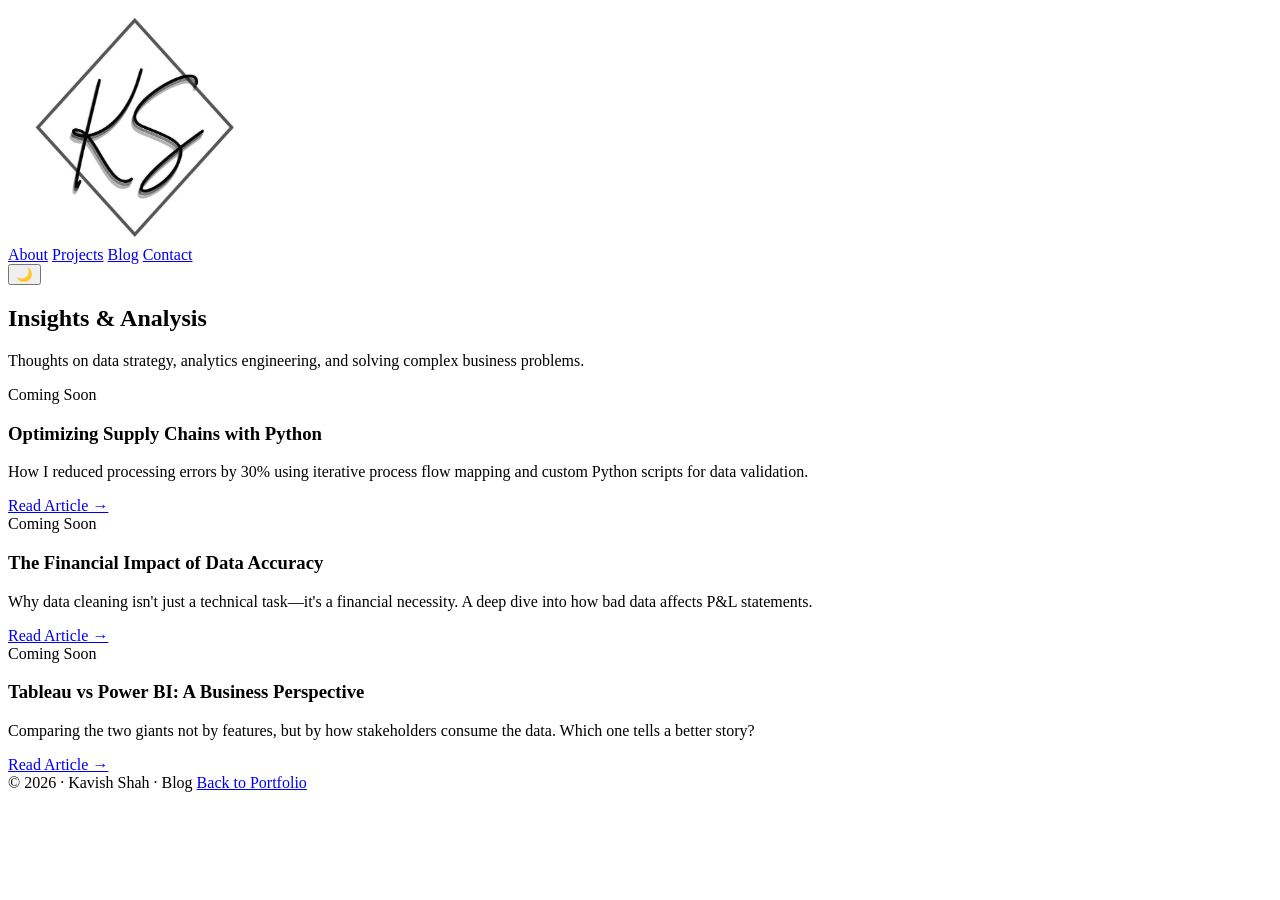
==== index.html @ f5144a99 "Update index.html" ====
<!DOCTYPE html>
<html lang="en">
<head>
  <meta charset="UTF-8" />
  <title>Blog · Kavish Shah</title>
  <meta name="viewport" content="width=device-width, initial-scale=1" />
  <link rel="stylesheet" href="style.css" />
</head>
<body id="top">
  
  <header class="top-nav">
    <div class="container nav-inner">
      <div class="logo">
        <a href="https://kavishshah17.github.io/" class="logo-link">
          <img src="KS.png" alt="Kavish Shah Logo" class="nav-logo-img" />
        </a>
      </div>

      <nav class="main-nav">
        <a href="https://kavishshah17.github.io/#about">About</a>
        <a href="https://kavishshah17.github.io/#projects">Projects</a>
        <a href="#" class="active">Blog</a> <a href="https://kavishshah17.github.io/#contact">Contact</a>
      </nav>

      <button id="theme-toggle" class="theme-toggle" aria-label="Toggle theme">🌙</button>
    </div>
  </header>

  <main>
    <section class="section">
      <div class="container">
        
        <div class="blog-header">
          <h1>Insights & Analysis</h1>
          <p class="section-lead">
            Thoughts on data strategy, analytics engineering, and solving complex business problems.
          </p>
        </div>

        <div class="blog-grid">
          
          <article class="blog-card">
            <span class="blog-date">Coming Soon</span>
            <h3>Optimizing Supply Chains with Python</h3>
            <p>
              How I reduced processing errors by 30% using iterative process flow mapping and custom Python scripts for data validation.
            </p>
            <a href="#" class="read-more">Read Article →</a>
          </article>

          <article class="blog-card">
            <span class="blog-date">Coming Soon</span>
            <h3>The Financial Impact of Data Accuracy</h3>
            <p>
              Why data cleaning isn't just a technical task—it's a financial necessity. A deep dive into how bad data affects P&L statements.
            </p>
            <a href="#" class="read-more">Read Article →</a>
          </article>

          <article class="blog-card">
            <span class="blog-date">Coming Soon</span>
            <h3>Tableau vs Power BI: A Business Perspective</h3>
            <p>
              Comparing the two giants not by features, but by how stakeholders consume the data. Which one tells a better story?
            </p>
            <a href="#" class="read-more">Read Article →</a>
          </article>

        </div>
      </div>
    </section>
  </main>

  <footer class="footer">
    <div class="container footer-inner">
      <span>© <span id="year"></span> · Kavish Shah · Blog</span>
      <a href="https://kavishshah17.github.io/">Back to Portfolio</a>
    </div>
  </footer>

  <script>
    // Year in footer
    document.getElementById("year").textContent = new Date().getFullYear();

    // Theme Toggle Logic (Same as Portfolio)
    const toggle = document.getElementById("theme-toggle");
    
    // Check local storage
    if (localStorage.getItem("theme") === "dark") {
      document.body.classList.add("dark");
      toggle.textContent = "☀️";
    }

    toggle.addEventListener("click", () => {
      document.body.classList.toggle("dark");
      const isDark = document.body.classList.contains("dark");
      toggle.textContent = isDark ? "☀️" : "🌙";
      localStorage.setItem("theme", isDark ? "dark" : "light");
    });
  </script>
</body>
</html>
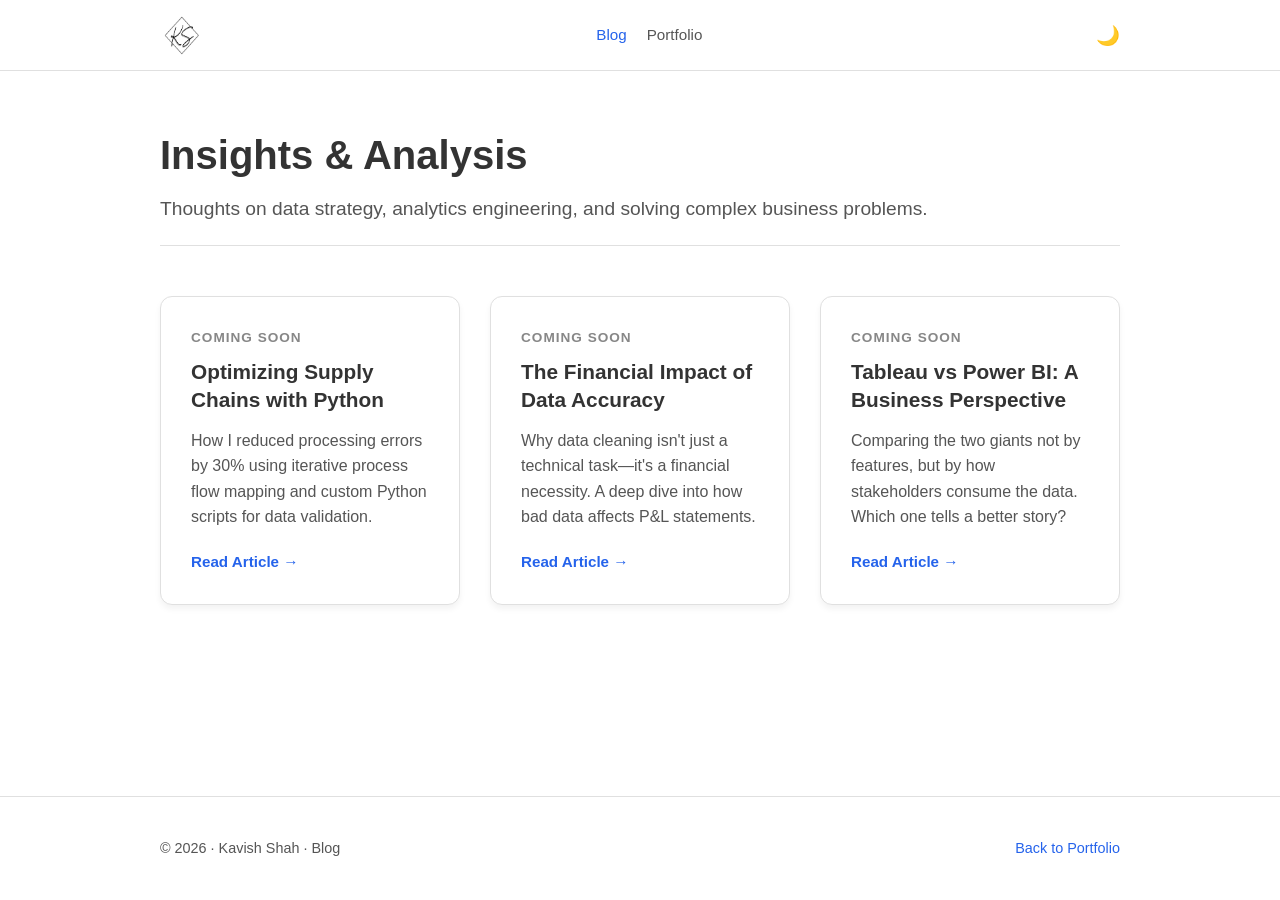
==== commit 64f8105e: "Update index.html" ====
--- a/index.html
+++ b/index.html
@@ -4,7 +4,7 @@
   <meta charset="UTF-8" />
   <title>Blog · Kavish Shah</title>
   <meta name="viewport" content="width=device-width, initial-scale=1" />
-  <link rel="stylesheet" href="style.css" />
+  <link rel="stylesheet" href="blog_style.css" /> 
 </head>
 <body id="top">
   
@@ -17,9 +17,8 @@
       </div>
 
       <nav class="main-nav">
-        <a href="https://kavishshah17.github.io/#about">About</a>
-        <a href="https://kavishshah17.github.io/#projects">Projects</a>
-        <a href="#" class="active">Blog</a> <a href="https://kavishshah17.github.io/#contact">Contact</a>
+        <a href="#" class="active">Blog</a> 
+        <a href="https://kavishshah17.github.io/" target="_blank">Portfolio</a>
       </nav>
 
       <button id="theme-toggle" class="theme-toggle" aria-label="Toggle theme">🌙</button>
@@ -82,7 +81,7 @@
     // Year in footer
     document.getElementById("year").textContent = new Date().getFullYear();
 
-    // Theme Toggle Logic (Same as Portfolio)
+    // Theme toggle logic (matches main portfolio)
     const toggle = document.getElementById("theme-toggle");
     
     // Check local storage
--- a/blog_style.css
+++ b/blog_style.css
@@ -0,0 +1,162 @@
+/* --- CORE VARIABLES (Identical to Portfolio) --- */
+:root {
+  --bg-color: #ffffff;
+  --bg-alt: #f7f9fc;
+  --text-color: #333333;
+  --text-light: #555555;
+  --primary: #2563eb;
+  --border: #e0e0e0;
+  --card-shadow: 0 4px 6px rgba(0, 0, 0, 0.05);
+}
+
+.dark {
+  --bg-color: #121212;
+  --bg-alt: #1e1e1e;
+  --text-color: #e0e0e0;
+  --text-light: #aaaaaa;
+  --primary: #60a5fa;
+  --border: #333333;
+  --card-shadow: 0 4px 6px rgba(0, 0, 0, 0.5);
+}
+
+* { margin: 0; padding: 0; box-sizing: border-box; }
+html { scroll-behavior: smooth; }
+
+body {
+  font-family: -apple-system, BlinkMacSystemFont, "Segoe UI", Roboto, Oxygen, Ubuntu, Cantarell, "Open Sans", "Helvetica Neue", sans-serif;
+  background-color: var(--bg-color);
+  color: var(--text-color);
+  line-height: 1.6;
+  transition: background-color 0.3s, color 0.3s;
+  min-height: 100vh;
+  display: flex;
+  flex-direction: column;
+}
+
+/* Typography */
+h1, h2, h3, h4 { margin-bottom: 0.5em; line-height: 1.2; }
+a { color: var(--primary); text-decoration: none; }
+a:hover { text-decoration: underline; }
+
+.container { max-width: 1000px; margin: 0 auto; padding: 0 20px; }
+.section { padding: 60px 0; flex: 1; }
+
+/* --- HEADER & NAV (Identical to Portfolio) --- */
+.top-nav {
+  position: sticky;
+  top: 0;
+  background-color: var(--bg-color); 
+  border-bottom: 1px solid var(--border);
+  z-index: 1000;
+  padding: 15px 0;
+}
+.nav-inner { display: flex; align-items: center; justify-content: space-between; }
+
+/* Logo Styles + Dark Mode Fix */
+.nav-logo-img {
+  height: 40px; 
+  width: auto;
+  object-fit: contain;
+  display: block;
+  transition: filter 0.3s;
+}
+body.dark .nav-logo-img {
+  filter: invert(1);
+  mix-blend-mode: screen; 
+}
+
+.main-nav { display: flex; gap: 20px; }
+.main-nav a { color: var(--text-light); font-size: 0.95rem; }
+.main-nav a:hover, .main-nav a.active { color: var(--primary); text-decoration: none; }
+
+.theme-toggle {
+  background: none; border: none; cursor: pointer;
+  font-size: 1.2rem; color: var(--text-color);
+}
+
+/* Mobile Nav */
+@media (max-width: 768px) {
+  .nav-inner { flex-direction: column; gap: 15px; }
+  .main-nav { flex-wrap: wrap; justify-content: center; }
+}
+
+/* --- BLOG SPECIFIC STYLES --- */
+.blog-header {
+  margin-bottom: 50px;
+  border-bottom: 1px solid var(--border);
+  padding-bottom: 20px;
+}
+
+.blog-header h1 {
+  font-size: 2.5rem;
+  margin-bottom: 15px;
+  color: var(--text-color);
+}
+
+.section-lead {
+  font-size: 1.2rem;
+  color: var(--text-light);
+  max-width: 800px;
+}
+
+.blog-grid {
+  display: grid;
+  grid-template-columns: repeat(auto-fit, minmax(300px, 1fr));
+  gap: 30px;
+}
+
+.blog-card {
+  background: var(--bg-color);
+  padding: 30px;
+  border-radius: 12px;
+  border: 1px solid var(--border);
+  box-shadow: var(--card-shadow);
+  transition: transform 0.2s;
+  display: flex;
+  flex-direction: column;
+  align-items: flex-start;
+}
+
+.blog-card:hover {
+  transform: translateY(-5px);
+  border-color: var(--primary);
+}
+
+.blog-date {
+  font-size: 0.85rem;
+  color: var(--text-light);
+  margin-bottom: 10px;
+  text-transform: uppercase;
+  letter-spacing: 1px;
+  font-weight: 600;
+  opacity: 0.7;
+}
+
+.blog-card h3 {
+  font-size: 1.3rem;
+  margin-bottom: 15px;
+  color: var(--text-color);
+  line-height: 1.3;
+}
+
+.blog-card p {
+  color: var(--text-light);
+  margin-bottom: 20px;
+  flex-grow: 1;
+}
+
+.read-more {
+  font-weight: 600;
+  font-size: 0.95rem;
+  color: var(--primary);
+}
+
+/* Footer */
+.footer {
+  padding: 40px 0;
+  border-top: 1px solid var(--border);
+  font-size: 0.9rem;
+  color: var(--text-light);
+  margin-top: auto;
+}
+.footer-inner { display: flex; justify-content: space-between; }
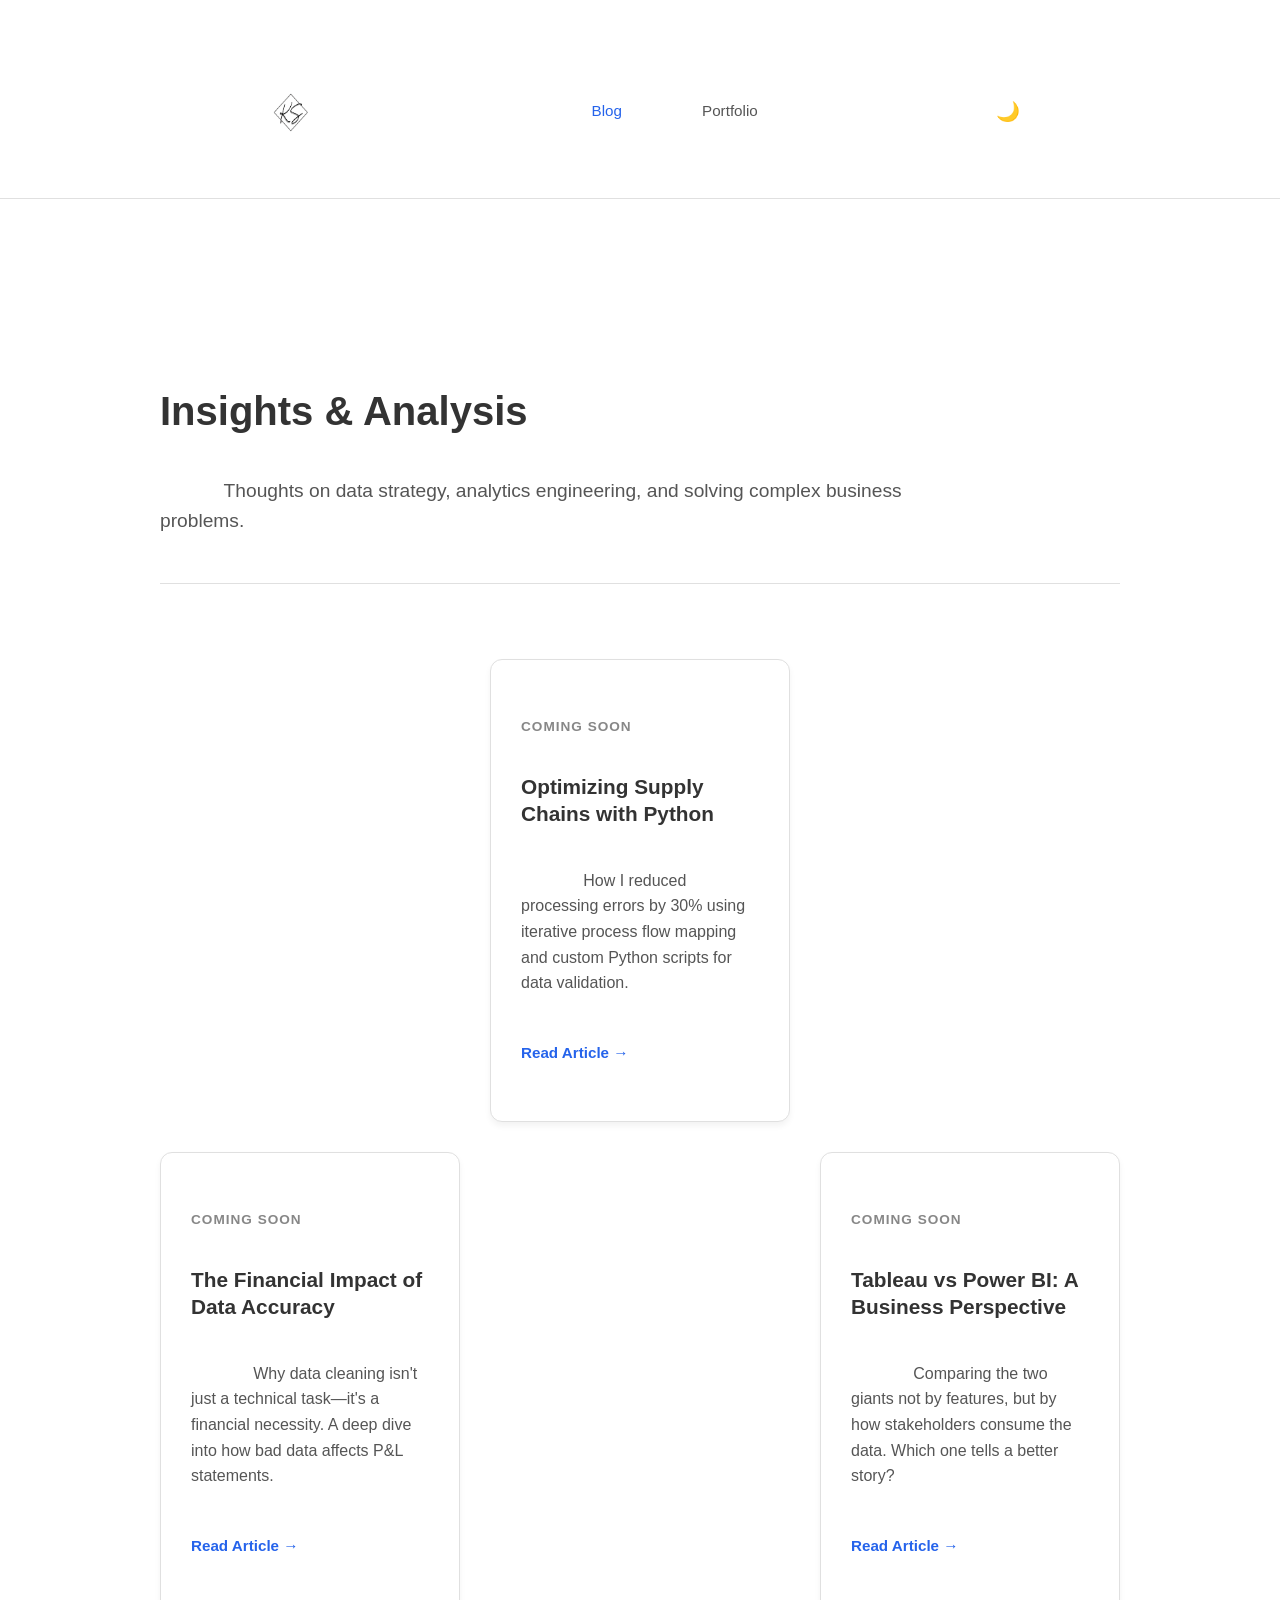
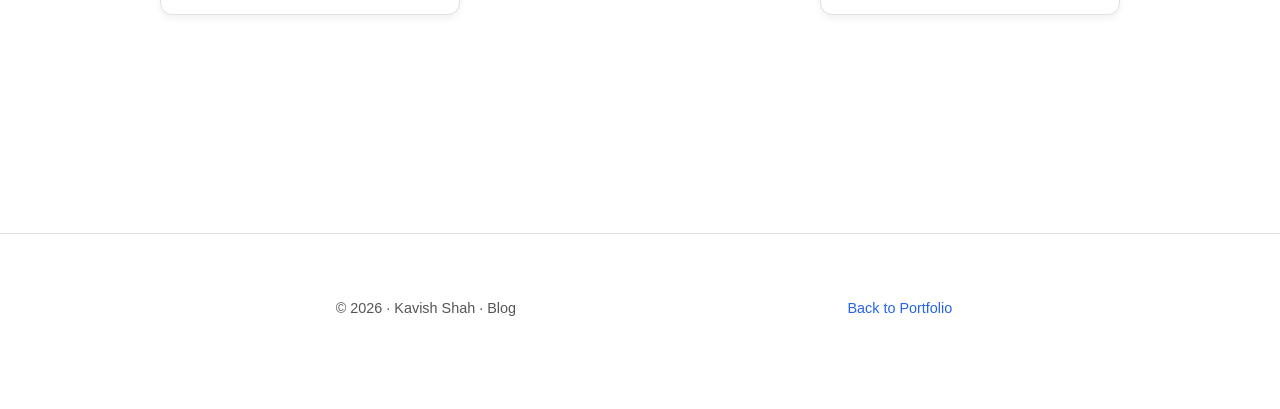
==== commit d02c1341: "Update index.html" ====
--- a/index.html
+++ b/index.html
@@ -1,101 +1,101 @@
 <!DOCTYPE html>
 <html lang="en">
 <head>
-  <meta charset="UTF-8" />
-  <title>Blog · Kavish Shah</title>
-  <meta name="viewport" content="width=device-width, initial-scale=1" />
-  <link rel="stylesheet" href="blog_style.css" /> 
+  <meta charset="UTF-8" />
+  <title>Blog · Kavish Shah</title>
+  <meta name="viewport" content="width=device-width, initial-scale=1" />
+  <link rel="stylesheet" href="blog_style.css" /> 
 </head>
 <body id="top">
-  
-  <header class="top-nav">
-    <div class="container nav-inner">
-      <div class="logo">
-        <a href="https://kavishshah17.github.io/" class="logo-link">
-          <img src="KS.png" alt="Kavish Shah Logo" class="nav-logo-img" />
-        </a>
-      </div>
+  
+  <header class="top-nav">
+    <div class="container nav-inner">
+      <div class="logo">
+        <a href="https://kavishshah17.github.io/" class="logo-link">
+          <img src="KS.png" alt="Kavish Shah Logo" class="nav-logo-img" />
+        </a>
+      </div>
 
-      <nav class="main-nav">
-        <a href="#" class="active">Blog</a> 
-        <a href="https://kavishshah17.github.io/" target="_blank">Portfolio</a>
-      </nav>
+      <nav class="main-nav">
+        <a href="#" class="active">Blog</a> 
+        <a href="https://kavishshah17.github.io/" target="_blank">Portfolio</a>
+      </nav>
 
-      <button id="theme-toggle" class="theme-toggle" aria-label="Toggle theme">🌙</button>
-    </div>
-  </header>
+      <button id="theme-toggle" class="theme-toggle" aria-label="Toggle theme">🌙</button>
+    </div>
+  </header>
 
-  <main>
-    <section class="section">
-      <div class="container">
-        
-        <div class="blog-header">
-          <h1>Insights & Analysis</h1>
-          <p class="section-lead">
-            Thoughts on data strategy, analytics engineering, and solving complex business problems.
-          </p>
-        </div>
+  <main>
+    <section class="section">
+      <div class="container">
+        
+        <div class="blog-header">
+          <h1>Insights & Analysis</h1>
+          <p class="section-lead">
+            Thoughts on data strategy, analytics engineering, and solving complex business problems.
+          </p>
+        </div>
 
-        <div class="blog-grid">
-          
-          <article class="blog-card">
-            <span class="blog-date">Coming Soon</span>
-            <h3>Optimizing Supply Chains with Python</h3>
-            <p>
-              How I reduced processing errors by 30% using iterative process flow mapping and custom Python scripts for data validation.
-            </p>
-            <a href="#" class="read-more">Read Article →</a>
-          </article>
+        <div class="blog-grid">
+          
+          <article class="blog-card">
+            <span class="blog-date">Coming Soon</span>
+            <h3>Optimizing Supply Chains with Python</h3>
+            <p>
+              How I reduced processing errors by 30% using iterative process flow mapping and custom Python scripts for data validation.
+            </p>
+            <a href="#" class="read-more">Read Article →</a>
+          </article>
 
-          <article class="blog-card">
-            <span class="blog-date">Coming Soon</span>
-            <h3>The Financial Impact of Data Accuracy</h3>
-            <p>
-              Why data cleaning isn't just a technical task—it's a financial necessity. A deep dive into how bad data affects P&L statements.
-            </p>
-            <a href="#" class="read-more">Read Article →</a>
-          </article>
+          <article class="blog-card">
+            <span class="blog-date">Coming Soon</span>
+            <h3>The Financial Impact of Data Accuracy</h3>
+            <p>
+              Why data cleaning isn't just a technical task—it's a financial necessity. A deep dive into how bad data affects P&L statements.
+            </p>
+            <a href="#" class="read-more">Read Article →</a>
+          </article>
 
-          <article class="blog-card">
-            <span class="blog-date">Coming Soon</span>
-            <h3>Tableau vs Power BI: A Business Perspective</h3>
-            <p>
-              Comparing the two giants not by features, but by how stakeholders consume the data. Which one tells a better story?
-            </p>
-            <a href="#" class="read-more">Read Article →</a>
-          </article>
+          <article class="blog-card">
+            <span class="blog-date">Coming Soon</span>
+            <h3>Tableau vs Power BI: A Business Perspective</h3>
+            <p>
+              Comparing the two giants not by features, but by how stakeholders consume the data. Which one tells a better story?
+            </p>
+            <a href="#" class="read-more">Read Article →</a>
+          </article>
 
-        </div>
-      </div>
-    </section>
-  </main>
+        </div>
+      </div>
+    </section>
+  </main>
 
-  <footer class="footer">
-    <div class="container footer-inner">
-      <span>© <span id="year"></span> · Kavish Shah · Blog</span>
-      <a href="https://kavishshah17.github.io/">Back to Portfolio</a>
-    </div>
-  </footer>
+  <footer class="footer">
+    <div class="container footer-inner">
+      <span>© <span id="year"></span> · Kavish Shah · Blog</span>
+      <a href="https://kavishshah17.github.io/">Back to Portfolio</a>
+    </div>
+  </footer>
 
-  <script>
-    // Year in footer
-    document.getElementById("year").textContent = new Date().getFullYear();
+  <script>
+    // Year in footer
+    document.getElementById("year").textContent = new Date().getFullYear();
 
-    // Theme toggle logic (matches main portfolio)
-    const toggle = document.getElementById("theme-toggle");
-    
-    // Check local storage
-    if (localStorage.getItem("theme") === "dark") {
-      document.body.classList.add("dark");
-      toggle.textContent = "☀️";
-    }
+    // Theme toggle logic (matches main portfolio)
+    const toggle = document.getElementById("theme-toggle");
+    
+    // Check local storage
+    if (localStorage.getItem("theme") === "dark") {
+      document.body.classList.add("dark");
+      toggle.textContent = "☀️";
+    }
 
-    toggle.addEventListener("click", () => {
-      document.body.classList.toggle("dark");
-      const isDark = document.body.classList.contains("dark");
-      toggle.textContent = isDark ? "☀️" : "🌙";
-      localStorage.setItem("theme", isDark ? "dark" : "light");
-    });
-  </script>
+    toggle.addEventListener("click", () => {
+      document.body.classList.toggle("dark");
+      const isDark = document.body.classList.contains("dark");
+      toggle.textContent = isDark ? "☀️" : "🌙";
+      localStorage.setItem("theme", isDark ? "dark" : "light");
+    });
+  </script>
 </body>
 </html>
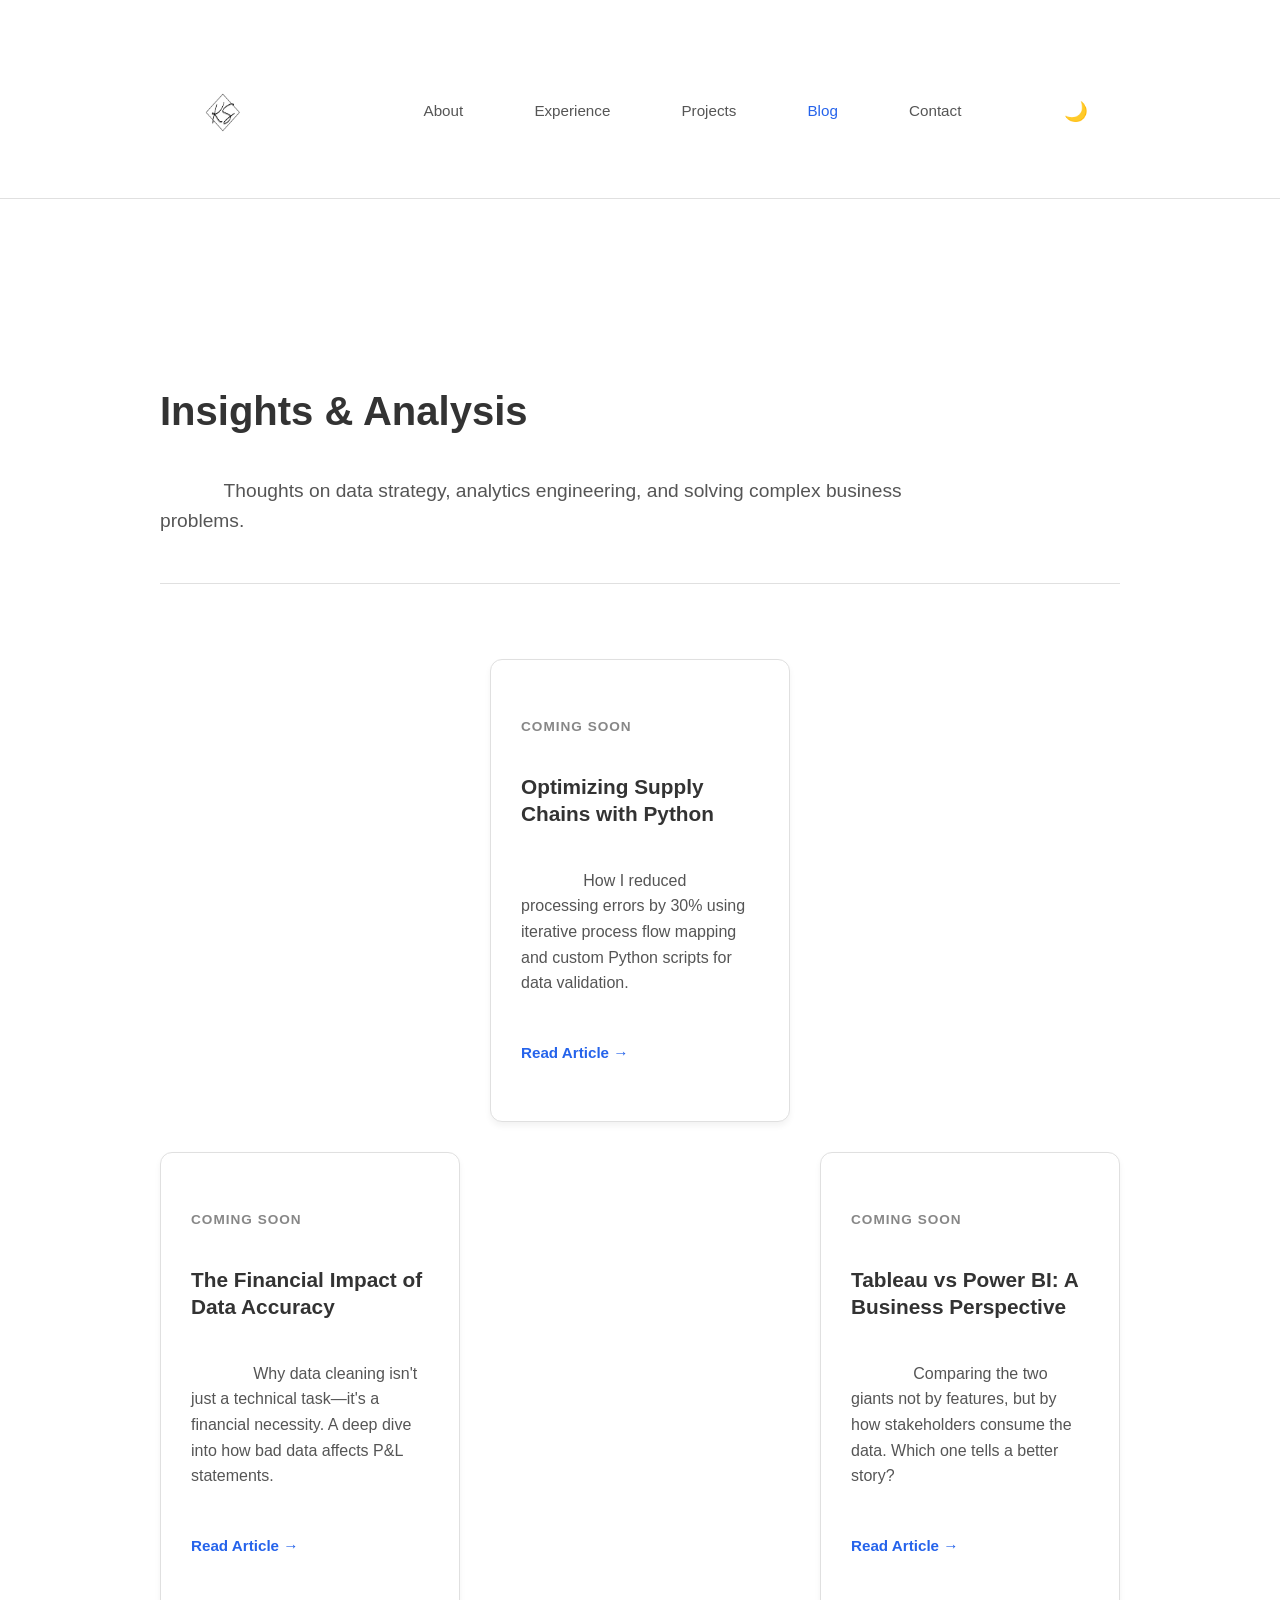
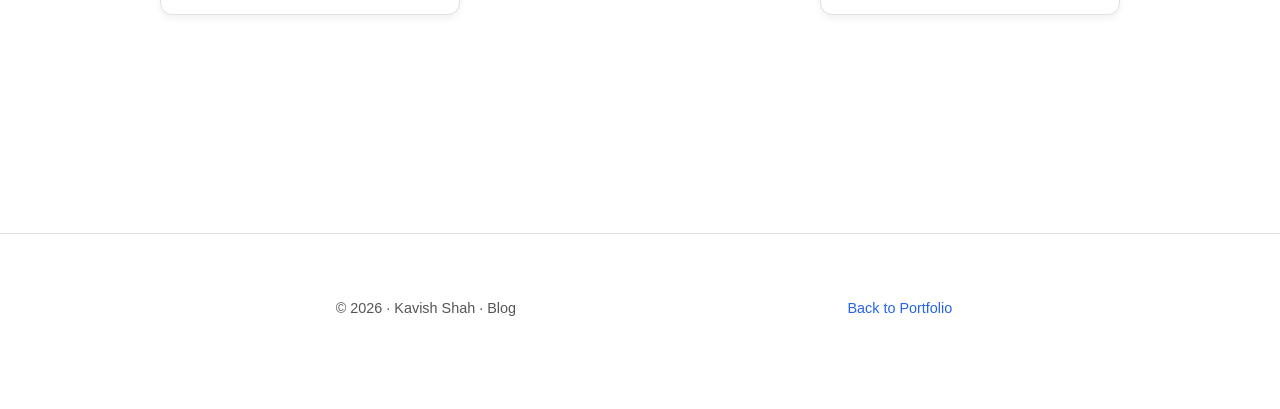
==== commit 5efa0e9a: "Update index.html" ====
--- a/index.html
+++ b/index.html
@@ -4,7 +4,7 @@
   <meta charset="UTF-8" />
   <title>Blog · Kavish Shah</title>
   <meta name="viewport" content="width=device-width, initial-scale=1" />
-  <link rel="stylesheet" href="blog_style.css" /> 
+    <link rel="stylesheet" href="style.css" />
 </head>
 <body id="top">
   
@@ -17,8 +17,11 @@
       </div>
 
       <nav class="main-nav">
-        <a href="#" class="active">Blog</a> 
-        <a href="https://kavishshah17.github.io/" target="_blank">Portfolio</a>
+                <a href="https://kavishshah17.github.io/#about">About</a>
+        <a href="https://kavishshah17.github.io/#experience">Experience</a>
+        <a href="https://kavishshah17.github.io/#projects">Projects</a>
+        <a href="#" class="active">Blog</a>
+        <a href="https://kavishshah17.github.io/#contact">Contact</a>
       </nav>
 
       <button id="theme-toggle" class="theme-toggle" aria-label="Toggle theme">🌙</button>
--- a/style.css
+++ b/style.css
@@ -0,0 +1,162 @@
+/* --- CORE VARIABLES (Identical to Portfolio) --- */
+:root {
+  --bg-color: #ffffff;
+  --bg-alt: #f7f9fc;
+  --text-color: #333333;
+  --text-light: #555555;
+  --primary: #2563eb;
+  --border: #e0e0e0;
+  --card-shadow: 0 4px 6px rgba(0, 0, 0, 0.05);
+}
+
+.dark {
+  --bg-color: #121212;
+  --bg-alt: #1e1e1e;
+  --text-color: #e0e0e0;
+  --text-light: #aaaaaa;
+  --primary: #60a5fa;
+  --border: #333333;
+  --card-shadow: 0 4px 6px rgba(0, 0, 0, 0.5);
+}
+
+* { margin: 0; padding: 0; box-sizing: border-box; }
+html { scroll-behavior: smooth; }
+
+body {
+  font-family: -apple-system, BlinkMacSystemFont, "Segoe UI", Roboto, Oxygen, Ubuntu, Cantarell, "Open Sans", "Helvetica Neue", sans-serif;
+  background-color: var(--bg-color);
+  color: var(--text-color);
+  line-height: 1.6;
+  transition: background-color 0.3s, color 0.3s;
+  min-height: 100vh;
+  display: flex;
+  flex-direction: column;
+}
+
+/* Typography */
+h1, h2, h3, h4 { margin-bottom: 0.5em; line-height: 1.2; }
+a { color: var(--primary); text-decoration: none; }
+a:hover { text-decoration: underline; }
+
+.container { max-width: 1000px; margin: 0 auto; padding: 0 20px; }
+.section { padding: 60px 0; flex: 1; }
+
+/* --- HEADER & NAV (Identical to Portfolio) --- */
+.top-nav {
+  position: sticky;
+  top: 0;
+  background-color: var(--bg-color); 
+  border-bottom: 1px solid var(--border);
+  z-index: 1000;
+  padding: 15px 0;
+}
+.nav-inner { display: flex; align-items: center; justify-content: space-between; }
+
+/* Logo Styles + Dark Mode Fix */
+.nav-logo-img {
+  height: 40px; 
+  width: auto;
+  object-fit: contain;
+  display: block;
+  transition: filter 0.3s;
+}
+body.dark .nav-logo-img {
+  filter: invert(1);
+  mix-blend-mode: screen; 
+}
+
+.main-nav { display: flex; gap: 20px; }
+.main-nav a { color: var(--text-light); font-size: 0.95rem; }
+.main-nav a:hover, .main-nav a.active { color: var(--primary); text-decoration: none; }
+
+.theme-toggle {
+  background: none; border: none; cursor: pointer;
+  font-size: 1.2rem; color: var(--text-color);
+}
+
+/* Mobile Nav */
+@media (max-width: 768px) {
+  .nav-inner { flex-direction: column; gap: 15px; }
+  .main-nav { flex-wrap: wrap; justify-content: center; }
+}
+
+/* --- BLOG SPECIFIC STYLES --- */
+.blog-header {
+  margin-bottom: 50px;
+  border-bottom: 1px solid var(--border);
+  padding-bottom: 20px;
+}
+
+.blog-header h1 {
+  font-size: 2.5rem;
+  margin-bottom: 15px;
+  color: var(--text-color);
+}
+
+.section-lead {
+  font-size: 1.2rem;
+  color: var(--text-light);
+  max-width: 800px;
+}
+
+.blog-grid {
+  display: grid;
+  grid-template-columns: repeat(auto-fit, minmax(300px, 1fr));
+  gap: 30px;
+}
+
+.blog-card {
+  background: var(--bg-color);
+  padding: 30px;
+  border-radius: 12px;
+  border: 1px solid var(--border);
+  box-shadow: var(--card-shadow);
+  transition: transform 0.2s;
+  display: flex;
+  flex-direction: column;
+  align-items: flex-start;
+}
+
+.blog-card:hover {
+  transform: translateY(-5px);
+  border-color: var(--primary);
+}
+
+.blog-date {
+  font-size: 0.85rem;
+  color: var(--text-light);
+  margin-bottom: 10px;
+  text-transform: uppercase;
+  letter-spacing: 1px;
+  font-weight: 600;
+  opacity: 0.7;
+}
+
+.blog-card h3 {
+  font-size: 1.3rem;
+  margin-bottom: 15px;
+  color: var(--text-color);
+  line-height: 1.3;
+}
+
+.blog-card p {
+  color: var(--text-light);
+  margin-bottom: 20px;
+  flex-grow: 1;
+}
+
+.read-more {
+  font-weight: 600;
+  font-size: 0.95rem;
+  color: var(--primary);
+}
+
+/* Footer */
+.footer {
+  padding: 40px 0;
+  border-top: 1px solid var(--border);
+  font-size: 0.9rem;
+  color: var(--text-light);
+  margin-top: auto;
+}
+.footer-inner { display: flex; justify-content: space-between; }
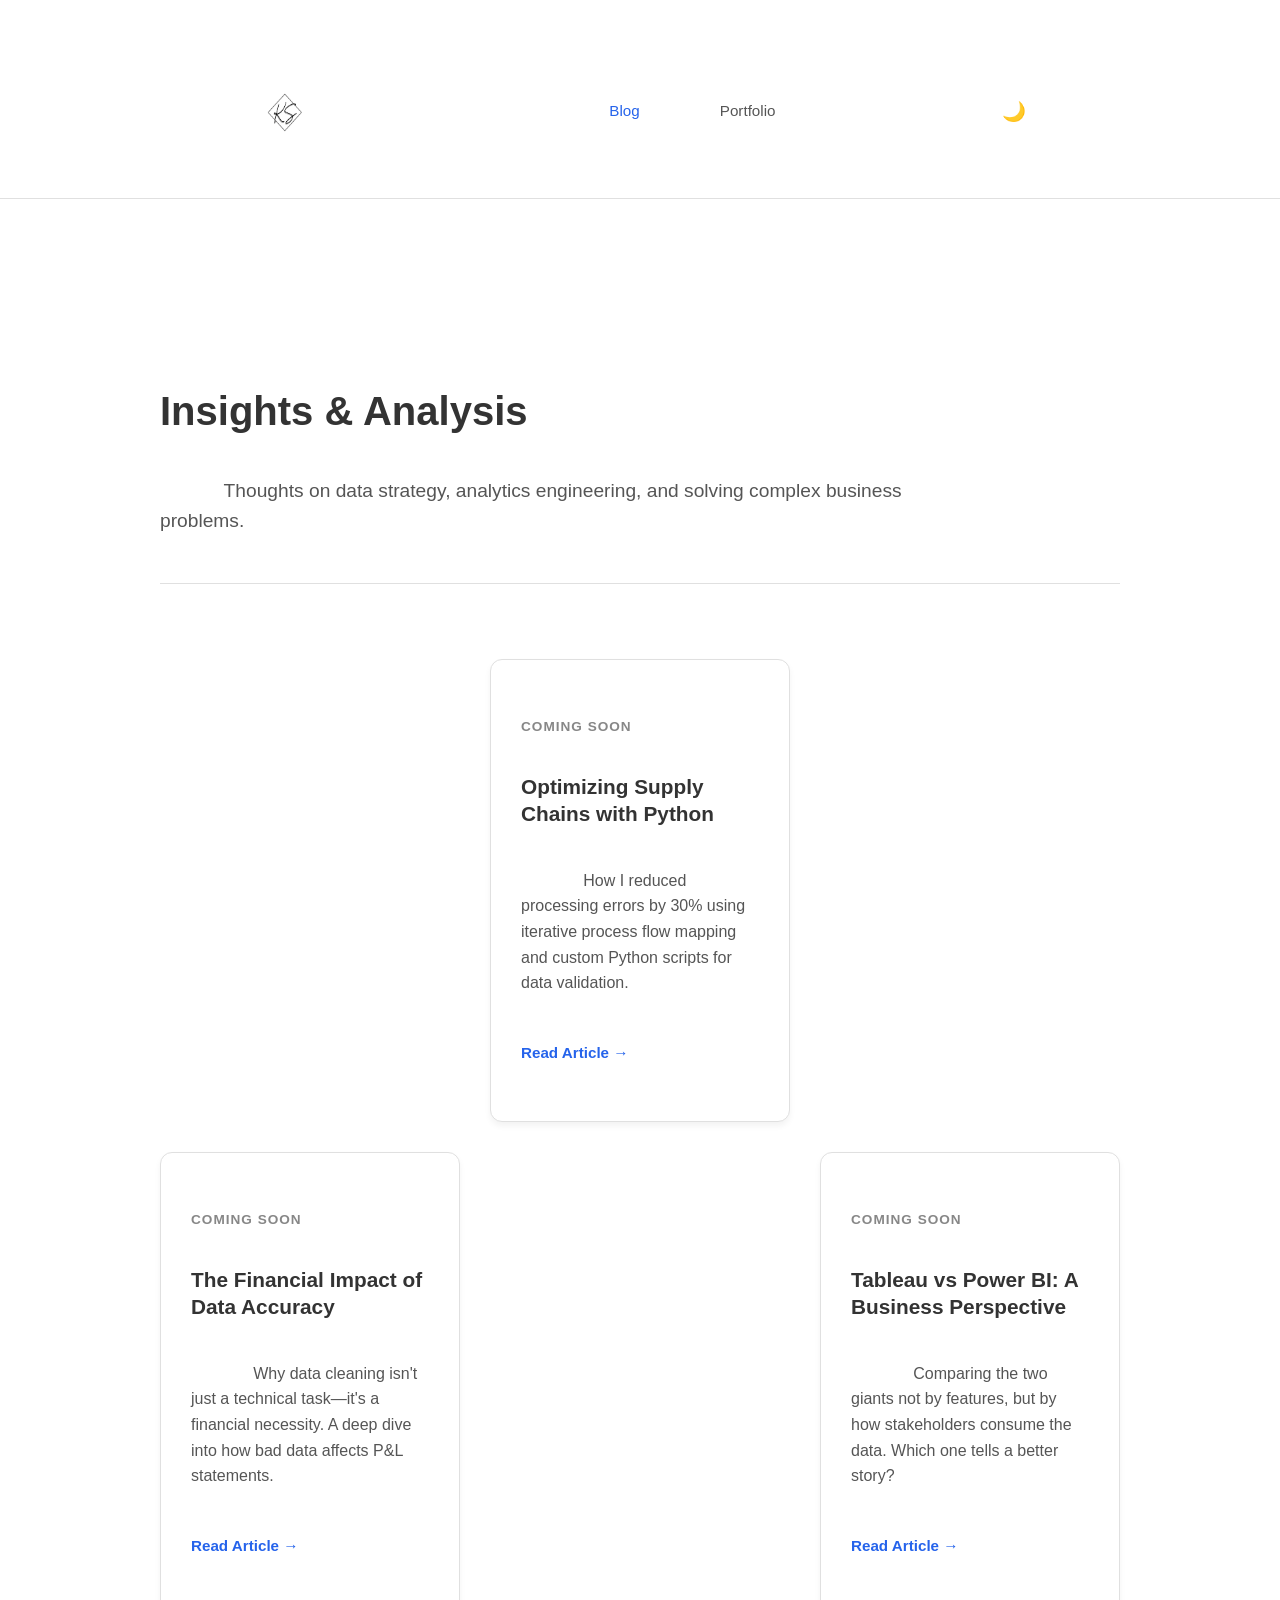
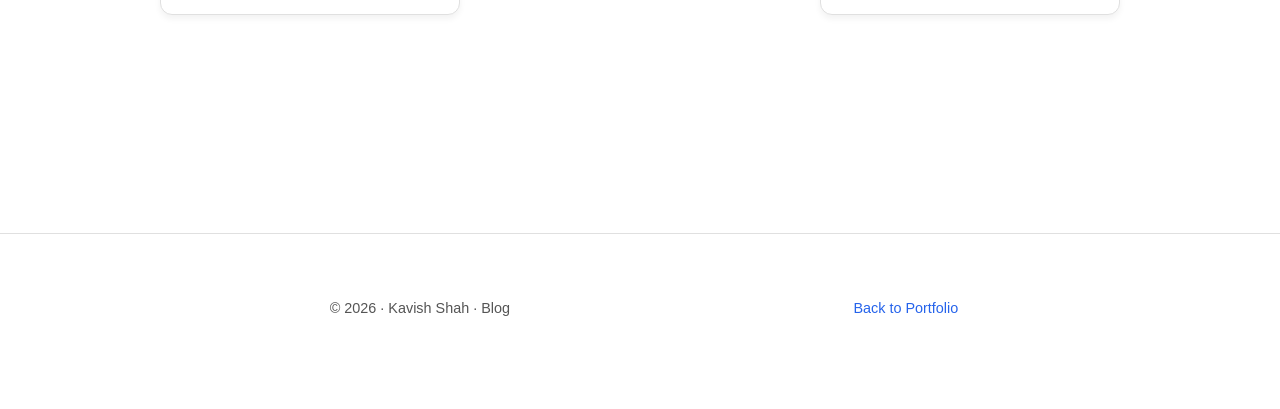
==== commit 929145a2: "Update index.html" ====
--- a/index.html
+++ b/index.html
@@ -4,7 +4,7 @@
   <meta charset="UTF-8" />
   <title>Blog · Kavish Shah</title>
   <meta name="viewport" content="width=device-width, initial-scale=1" />
-    <link rel="stylesheet" href="style.css" />
+  <link rel="stylesheet" href="style.css" /> 
 </head>
 <body id="top">
   
@@ -17,11 +17,8 @@
       </div>
 
       <nav class="main-nav">
-                <a href="https://kavishshah17.github.io/#about">About</a>
-        <a href="https://kavishshah17.github.io/#experience">Experience</a>
-        <a href="https://kavishshah17.github.io/#projects">Projects</a>
-        <a href="#" class="active">Blog</a>
-        <a href="https://kavishshah17.github.io/#contact">Contact</a>
+                <a href="#" class="active">Blog</a> 
+        <a href="https://kavishshah17.github.io/" target="_blank">Portfolio</a>
       </nav>
 
       <button id="theme-toggle" class="theme-toggle" aria-label="Toggle theme">🌙</button>
@@ -76,7 +73,7 @@
   <footer class="footer">
     <div class="container footer-inner">
       <span>© <span id="year"></span> · Kavish Shah · Blog</span>
-      <a href="https://kavishshah17.github.io/">Back to Portfolio</a>
+            <a href="https://kavishshah17.github.io/" target="_blank">Back to Portfolio</a>
     </div>
   </footer>
 
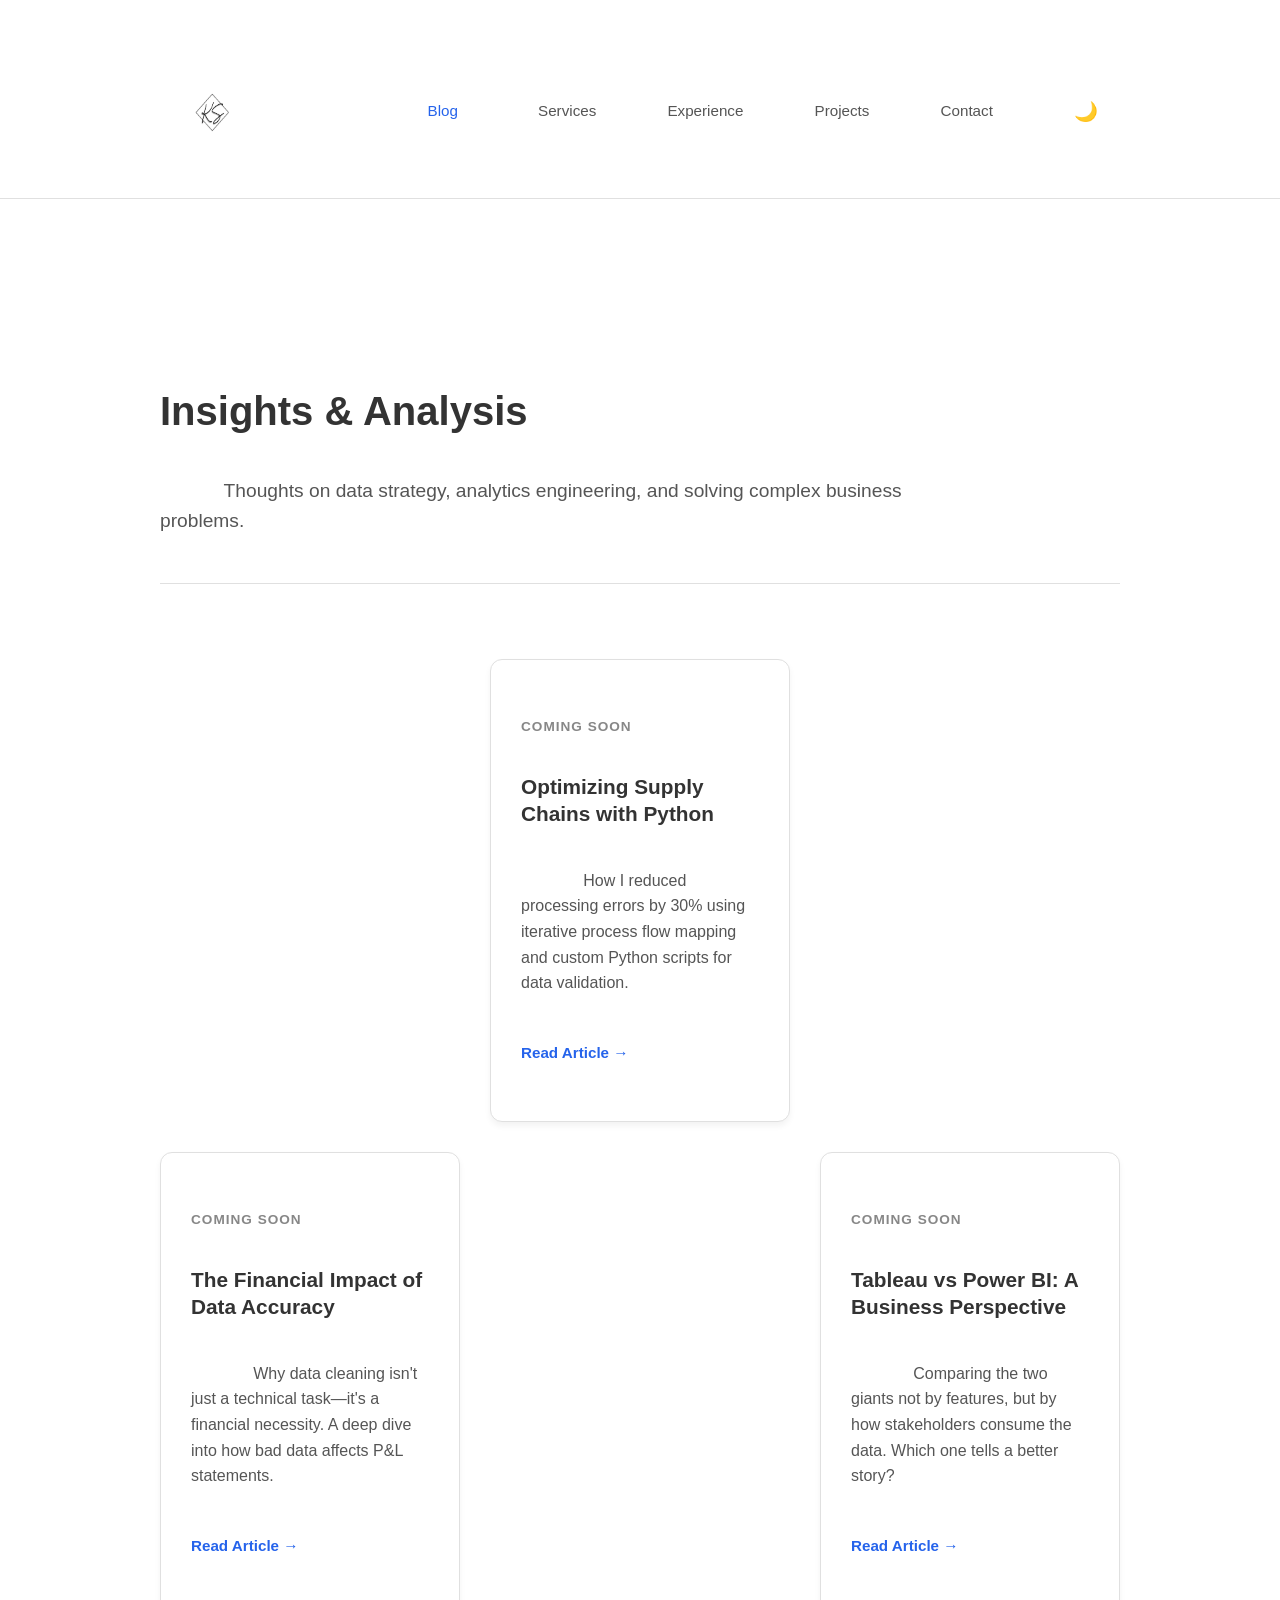
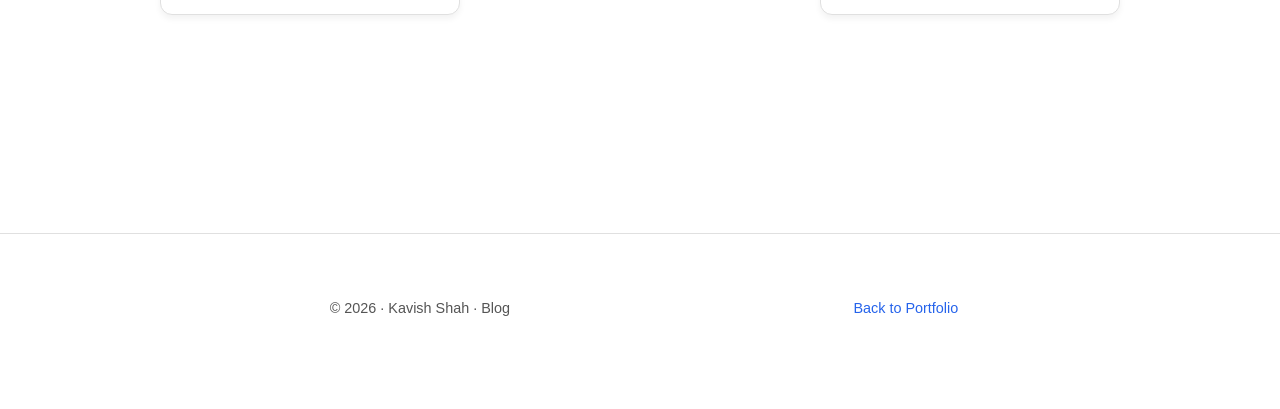
==== commit 3dfa9b00: "Update index.html" ====
--- a/index.html
+++ b/index.html
@@ -11,14 +11,17 @@
   <header class="top-nav">
     <div class="container nav-inner">
       <div class="logo">
-        <a href="https://kavishshah17.github.io/" class="logo-link">
+                <a href="https://kavishshah17.github.io/" class="logo-link">
           <img src="KS.png" alt="Kavish Shah Logo" class="nav-logo-img" />
         </a>
       </div>
 
       <nav class="main-nav">
                 <a href="#" class="active">Blog</a> 
-        <a href="https://kavishshah17.github.io/" target="_blank">Portfolio</a>
+        <a href="https://kavishshah17.github.io/#help">Services</a>
+        <a href="https://kavishshah17.github.io/#experience">Experience</a>
+        <a href="https://kavishshah17.github.io/#projects">Projects</a>
+        <a href="https://kavishshah17.github.io/#contact">Contact</a>
       </nav>
 
       <button id="theme-toggle" class="theme-toggle" aria-label="Toggle theme">🌙</button>
--- a/style.css
+++ b/style.css
@@ -65,19 +65,34 @@
   mix-blend-mode: screen; 
 }
 
-.main-nav { display: flex; gap: 20px; }
-.main-nav a { color: var(--text-light); font-size: 0.95rem; }
-.main-nav a:hover, .main-nav a.active { color: var(--primary); text-decoration: none; }
+.main-nav { 
+    display: flex; 
+    gap: 20px; /* Spacing between links */
+}
+.main-nav a { 
+    color: var(--text-light); 
+    font-size: 0.95rem; 
+}
+.main-nav a:hover, .main-nav a.active { 
+    color: var(--primary); 
+    text-decoration: none; 
+}
 
 .theme-toggle {
   background: none; border: none; cursor: pointer;
   font-size: 1.2rem; color: var(--text-color);
 }
 
-/* Mobile Nav */
+/* Mobile Nav Adjustment for fewer links */
 @media (max-width: 768px) {
-  .nav-inner { flex-direction: column; gap: 15px; }
-  .main-nav { flex-wrap: wrap; justify-content: center; }
+  .nav-inner { 
+      flex-direction: column; 
+      gap: 15px; 
+  }
+  .main-nav { 
+      flex-wrap: wrap; 
+      justify-content: center; 
+  }
 }
 
 /* --- BLOG SPECIFIC STYLES --- */
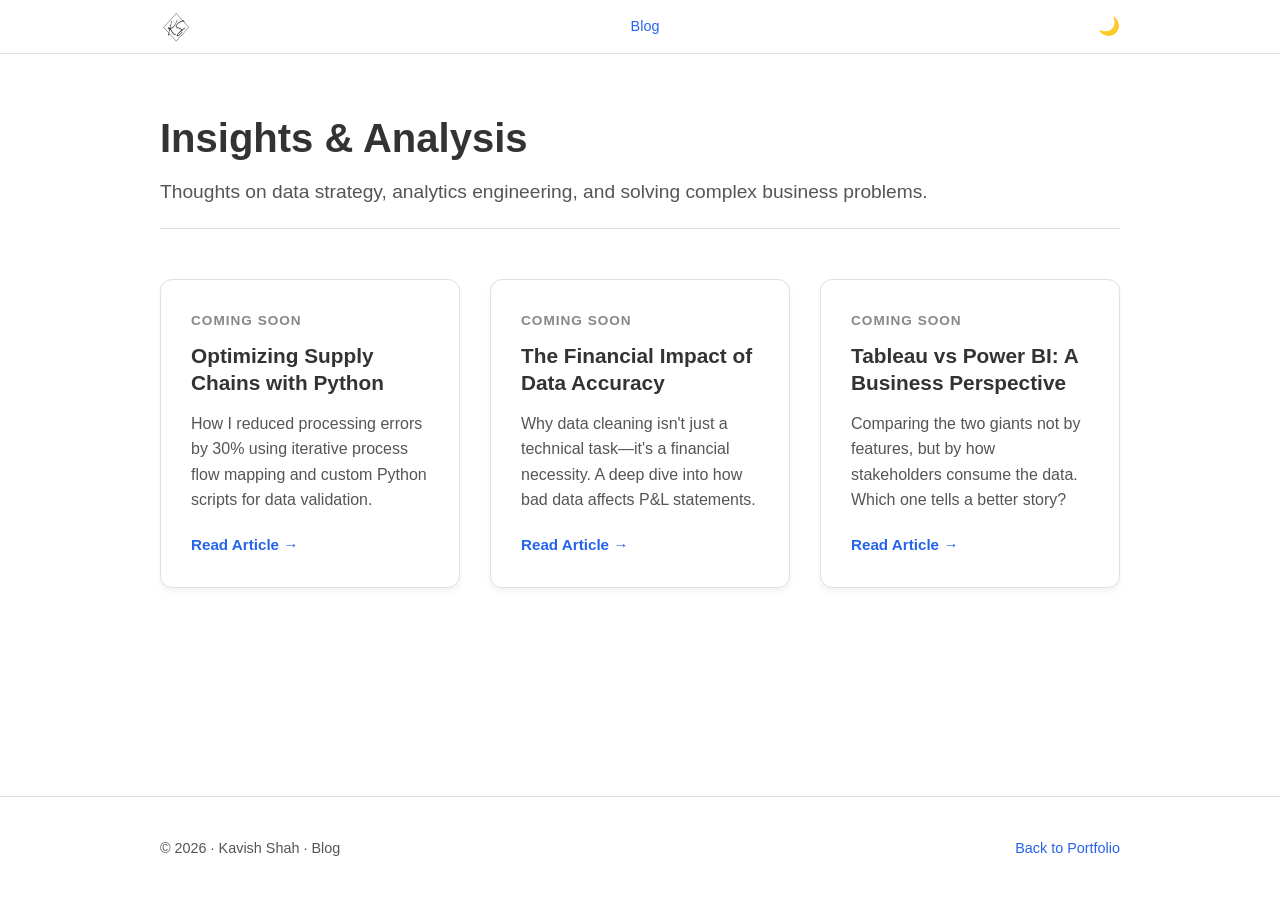
==== commit 0176aadc: "Update index.html" ====
--- a/index.html
+++ b/index.html
@@ -1,104 +1,96 @@
 <!DOCTYPE html>
 <html lang="en">
 <head>
-  <meta charset="UTF-8" />
-  <title>Blog · Kavish Shah</title>
-  <meta name="viewport" content="width=device-width, initial-scale=1" />
-  <link rel="stylesheet" href="style.css" /> 
+  <meta charset="UTF-8" />
+  <title>Blog · Kavish Shah</title>
+  <meta name="viewport" content="width=device-width, initial-scale=1" />
+  <link rel="stylesheet" href="style.css" />
 </head>
 <body id="top">
-  
-  <header class="top-nav">
-    <div class="container nav-inner">
-      <div class="logo">
-                <a href="https://kavishshah17.github.io/" class="logo-link">
-          <img src="KS.png" alt="Kavish Shah Logo" class="nav-logo-img" />
-        </a>
-      </div>
+  
+  <header class="top-nav">
+    <div class="container nav-inner">
+      <div class="logo">
+        <a href="https://kavishshah17.github.io/portfolio/" class="logo-link">
+          <img src="KS.png" alt="Kavish Shah Logo" class="nav-logo-img" />
+        </a>
+      </div>
 
-      <nav class="main-nav">
-                <a href="#" class="active">Blog</a> 
-        <a href="https://kavishshah17.github.io/#help">Services</a>
-        <a href="https://kavishshah17.github.io/#experience">Experience</a>
-        <a href="https://kavishshah17.github.io/#projects">Projects</a>
-        <a href="https://kavishshah17.github.io/#contact">Contact</a>
-      </nav>
+      <nav class="main-nav">
+        <a href="#" class="active">Blog</a>
+      </nav>
 
-      <button id="theme-toggle" class="theme-toggle" aria-label="Toggle theme">🌙</button>
-    </div>
-  </header>
+      <button id="theme-toggle" class="theme-toggle" aria-label="Toggle theme">🌙</button>
+    </div>
+  </header>
 
-  <main>
-    <section class="section">
-      <div class="container">
-        
-        <div class="blog-header">
-          <h1>Insights & Analysis</h1>
-          <p class="section-lead">
-            Thoughts on data strategy, analytics engineering, and solving complex business problems.
-          </p>
-        </div>
+  <main>
+    <section class="section">
+      <div class="container">
+        
+        <div class="blog-header">
+          <h1>Insights & Analysis</h1>
+          <p class="section-lead">
+            Thoughts on data strategy, analytics engineering, and solving complex business problems.
+          </p>
+        </div>
 
-        <div class="blog-grid">
-          
-          <article class="blog-card">
-            <span class="blog-date">Coming Soon</span>
-            <h3>Optimizing Supply Chains with Python</h3>
-            <p>
-              How I reduced processing errors by 30% using iterative process flow mapping and custom Python scripts for data validation.
-            </p>
-            <a href="#" class="read-more">Read Article →</a>
-          </article>
+        <div class="blog-grid">
+          
+          <article class="blog-card">
+            <span class="blog-date">Coming Soon</span>
+            <h3>Optimizing Supply Chains with Python</h3>
+            <p>
+              How I reduced processing errors by 30% using iterative process flow mapping and custom Python scripts for data validation.
+            </p>
+            <a href="#" class="read-more">Read Article →</a>
+          </article>
 
-          <article class="blog-card">
-            <span class="blog-date">Coming Soon</span>
-            <h3>The Financial Impact of Data Accuracy</h3>
-            <p>
-              Why data cleaning isn't just a technical task—it's a financial necessity. A deep dive into how bad data affects P&L statements.
-            </p>
-            <a href="#" class="read-more">Read Article →</a>
-          </article>
+          <article class="blog-card">
+            <span class="blog-date">Coming Soon</span>
+            <h3>The Financial Impact of Data Accuracy</h3>
+            <p>
+              Why data cleaning isn't just a technical task—it's a financial necessity. A deep dive into how bad data affects P&L statements.
+            </p>
+            <a href="#" class="read-more">Read Article →</a>
+          </article>
 
-          <article class="blog-card">
-            <span class="blog-date">Coming Soon</span>
-            <h3>Tableau vs Power BI: A Business Perspective</h3>
-            <p>
-              Comparing the two giants not by features, but by how stakeholders consume the data. Which one tells a better story?
-            </p>
-            <a href="#" class="read-more">Read Article →</a>
-          </article>
+          <article class="blog-card">
+            <span class="blog-date">Coming Soon</span>
+            <h3>Tableau vs Power BI: A Business Perspective</h3>
+            <p>
+              Comparing the two giants not by features, but by how stakeholders consume the data. Which one tells a better story?
+            </p>
+            <a href="#" class="read-more">Read Article →</a>
+          </article>
 
-        </div>
-      </div>
-    </section>
-  </main>
+        </div>
+      </div>
+    </section>
+  </main>
 
-  <footer class="footer">
-    <div class="container footer-inner">
-      <span>© <span id="year"></span> · Kavish Shah · Blog</span>
-            <a href="https://kavishshah17.github.io/" target="_blank">Back to Portfolio</a>
-    </div>
-  </footer>
+  <footer class="footer">
+    <div class="container footer-inner">
+      <span>© <span id="year"></span> · Kavish Shah · Blog</span>
+      <a href="https://kavishshah17.github.io/portfolio/" class="back-link">Back to Portfolio</a>
+    </div>
+  </footer>
 
-  <script>
-    // Year in footer
-    document.getElementById("year").textContent = new Date().getFullYear();
+  <script>
+    document.getElementById("year").textContent = new Date().getFullYear();
 
-    // Theme toggle logic (matches main portfolio)
-    const toggle = document.getElementById("theme-toggle");
-    
-    // Check local storage
-    if (localStorage.getItem("theme") === "dark") {
-      document.body.classList.add("dark");
-      toggle.textContent = "☀️";
-    }
+    const toggle = document.getElementById("theme-toggle");
+    if (localStorage.getItem("theme") === "dark") {
+      document.body.classList.add("dark");
+      toggle.textContent = "☀️";
+    }
 
-    toggle.addEventListener("click", () => {
-      document.body.classList.toggle("dark");
-      const isDark = document.body.classList.contains("dark");
-      toggle.textContent = isDark ? "☀️" : "🌙";
-      localStorage.setItem("theme", isDark ? "dark" : "light");
-    });
-  </script>
+    toggle.addEventListener("click", () => {
+      document.body.classList.toggle("dark");
+      const isDark = document.body.classList.contains("dark");
+      toggle.textContent = isDark ? "☀️" : "🌙";
+      localStorage.setItem("theme", isDark ? "dark" : "light");
+    });
+  </script>
 </body>
 </html>
--- a/style.css
+++ b/style.css
@@ -41,20 +41,20 @@
 .container { max-width: 1000px; margin: 0 auto; padding: 0 20px; }
 .section { padding: 60px 0; flex: 1; }
 
-/* --- HEADER & NAV (Identical to Portfolio) --- */
+/* --- HEADER & NAV (Menu Size Adjustment) --- */
 .top-nav {
   position: sticky;
   top: 0;
   background-color: var(--bg-color); 
   border-bottom: 1px solid var(--border);
   z-index: 1000;
-  padding: 15px 0;
+  padding: 10px 0; /* REDUCED PADDING for smaller menu bar */
 }
 .nav-inner { display: flex; align-items: center; justify-content: space-between; }
 
 /* Logo Styles + Dark Mode Fix */
 .nav-logo-img {
-  height: 40px; 
+  height: 30px; /* REDUCED LOGO SIZE */
   width: auto;
   object-fit: contain;
   display: block;
@@ -67,11 +67,12 @@
 
 .main-nav { 
     display: flex; 
-    gap: 20px; /* Spacing between links */
+    gap: 15px; /* Reduced gap slightly */
 }
 .main-nav a { 
     color: var(--text-light); 
-    font-size: 0.95rem; 
+    font-size: 0.9rem; /* Slightly smaller font */
+    padding: 5px 0; /* Reduced vertical padding */
 }
 .main-nav a:hover, .main-nav a.active { 
     color: var(--primary); 
@@ -80,14 +81,18 @@
 
 .theme-toggle {
   background: none; border: none; cursor: pointer;
-  font-size: 1.2rem; color: var(--text-color);
+  font-size: 1.1rem; /* Slightly smaller toggle icon */
+  color: var(--text-color);
 }
 
-/* Mobile Nav Adjustment for fewer links */
+/* Mobile Nav */
 @media (max-width: 768px) {
+  .top-nav {
+    padding: 10px 0;
+  }
   .nav-inner { 
       flex-direction: column; 
-      gap: 15px; 
+      gap: 10px; 
   }
   .main-nav { 
       flex-wrap: wrap; 
